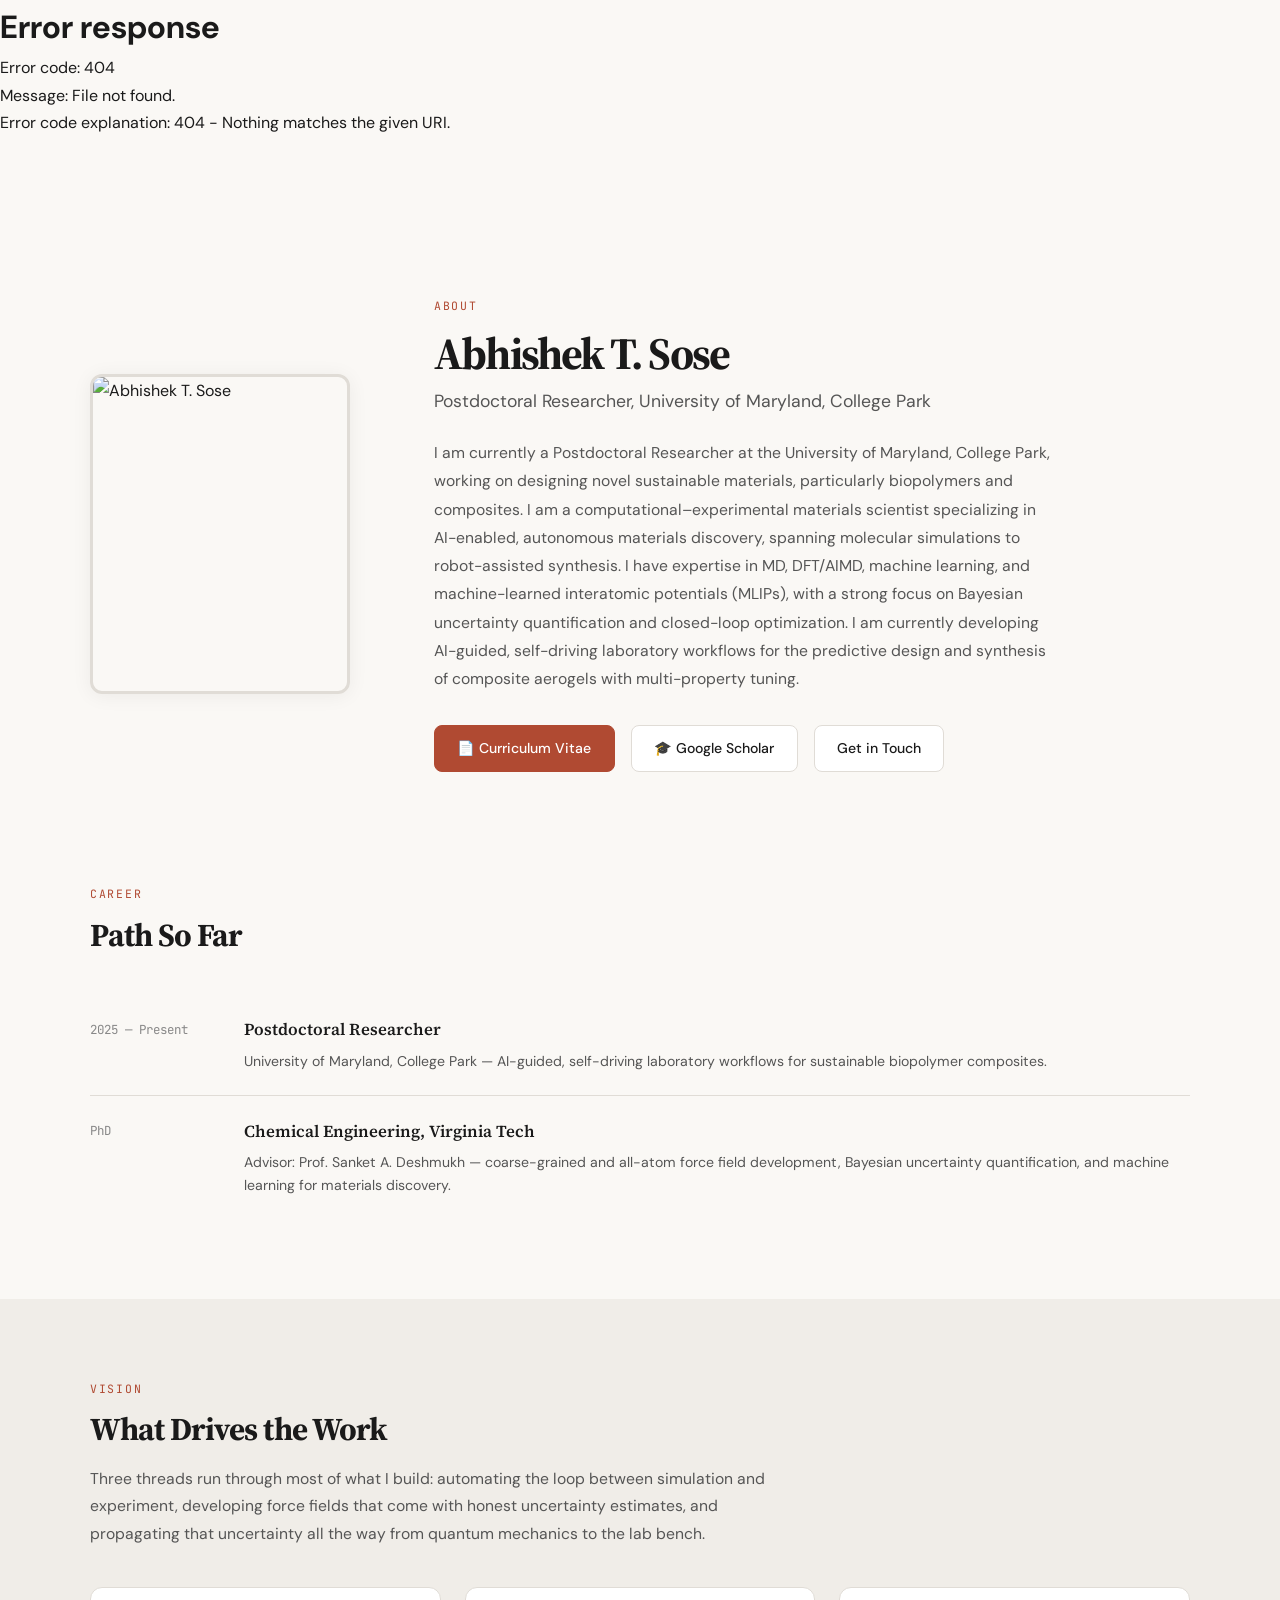
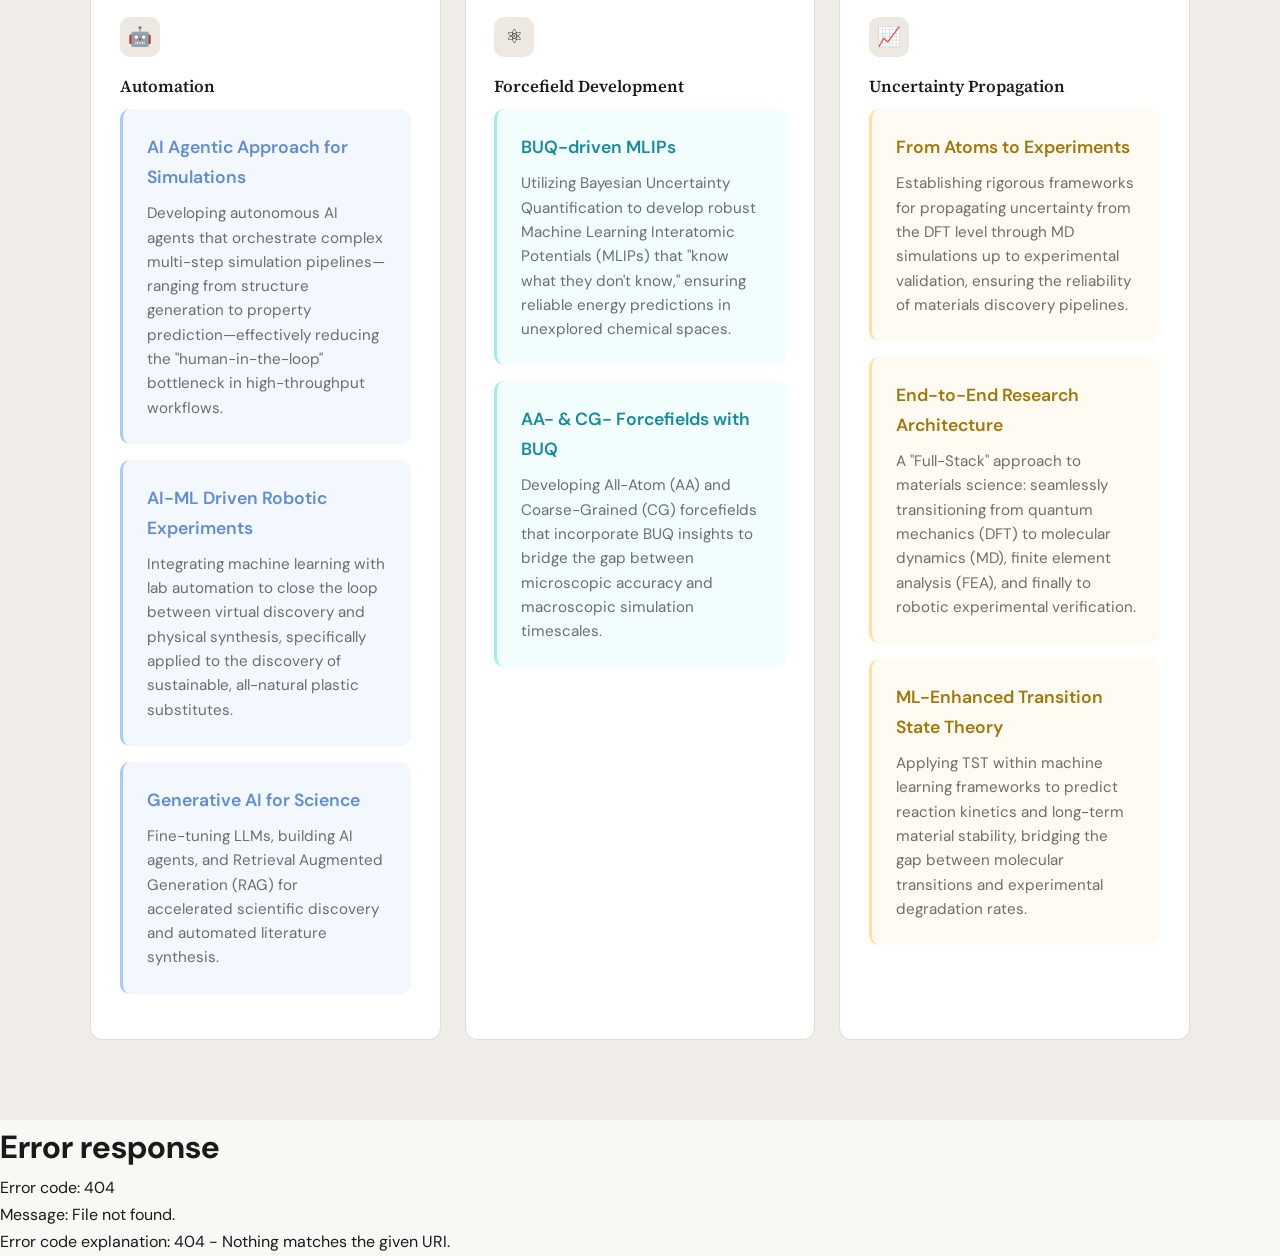
==== about.html @ 1c3225aa "Split single-page site into multi-page structure with shared nav/CSS" ====
<!DOCTYPE html>
<html lang="en" data-theme="light">
<head>
<meta charset="UTF-8">
<meta name="viewport" content="width=device-width, initial-scale=1.0">
<title>About — Abhishek T. Sose</title>
<link rel="preconnect" href="https://fonts.googleapis.com">
<link href="https://fonts.googleapis.com/css2?family=Source+Serif+4:ital,opsz,wght@0,8..60,300;0,8..60,400;0,8..60,600;0,8..60,700;1,8..60,400&family=DM+Sans:ital,opsz,wght@0,9..40,300;0,9..40,400;0,9..40,500;0,9..40,600;1,9..40,400&family=JetBrains+Mono:wght@400&display=swap" rel="stylesheet">
<link rel="stylesheet" href="style.css">
</head>
<body data-page="about">

<div id="site-nav"></div>

<section class="hero" style="padding-bottom:2rem">
  <div class="container">
    <div class="hero-grid fade-up">
      <img src="assets/profile.jpg" alt="Abhishek T. Sose" class="hero-photo">
      <div class="hero-content">
        <p class="section-label">About</p>
        <h1>Abhishek T. Sose</h1>
        <p class="hero-subtitle">Postdoctoral Researcher, University of Maryland, College Park</p>
        <p class="hero-bio">I am currently a Postdoctoral Researcher at the University of Maryland, College Park, working on designing novel sustainable materials, particularly biopolymers and composites. I am a computational–experimental materials scientist specializing in AI-enabled, autonomous materials discovery, spanning molecular simulations to robot-assisted synthesis. I have expertise in MD, DFT/AIMD, machine learning, and machine-learned interatomic potentials (MLIPs), with a strong focus on Bayesian uncertainty quantification and closed-loop optimization. I am currently developing AI-guided, self-driving laboratory workflows for the predictive design and synthesis of composite aerogels with multi-property tuning.</p>
        <div class="hero-links">
          <a href="assets/Abhishek-Tejrao-Sose_CV.pdf" class="btn btn-primary">📄 Curriculum Vitae</a>
          <a href="https://scholar.google.ca/citations?user=PnaArzMAAAAJ&hl=en" class="btn" target="_blank">🎓 Google Scholar</a>
          <a href="contact.html" class="btn">Get in Touch</a>
        </div>
      </div>
    </div>
  </div>
</section>

<section>
  <div class="container">
    <p class="section-label fade-up">Career</p>
    <h2 class="section-title fade-up">Path So Far</h2>
    <div class="timeline">
      <div class="timeline-item fade-up">
        <span class="timeline-date">2025 — Present</span>
        <div>
          <h3>Postdoctoral Researcher</h3>
          <p>University of Maryland, College Park — AI-guided, self-driving laboratory workflows for sustainable biopolymer composites.</p>
        </div>
      </div>
      <div class="timeline-item fade-up">
        <span class="timeline-date">PhD</span>
        <div>
          <h3>Chemical Engineering, Virginia Tech</h3>
          <p>Advisor: Prof. Sanket A. Deshmukh — coarse-grained and all-atom force field development, Bayesian uncertainty quantification, and machine learning for materials discovery.</p>
        </div>
      </div>
    </div>
  </div>
</section>

<section id="research-interests" style="background:var(--bg-accent);transition:background var(--transition)">
  <div class="container">
    <p class="section-label fade-up">Vision</p>
    <h2 class="section-title fade-up">What Drives the Work</h2>
    <p class="section-intro fade-up">Three threads run through most of what I build: automating the loop between simulation and experiment, developing force fields that come with honest uncertainty estimates, and propagating that uncertainty all the way from quantum mechanics to the lab bench.</p>

    <div class="interests-grid">
      <div class="interest-card wide fade-up">
        <div class="ic-icon">🤖</div>
        <h3>Automation</h3>
        <div class="sub-interest automation-box">
          <h4>AI Agentic Approach for Simulations</h4>
          <p>Developing autonomous AI agents that orchestrate complex multi-step simulation pipelines—ranging from structure generation to property prediction—effectively reducing the "human-in-the-loop" bottleneck in high-throughput workflows.</p>
        </div>
        <div class="sub-interest automation-box">
          <h4>AI-ML Driven Robotic Experiments</h4>
          <p>Integrating machine learning with lab automation to close the loop between virtual discovery and physical synthesis, specifically applied to the discovery of sustainable, all-natural plastic substitutes.</p>
        </div>
        <div class="sub-interest automation-box">
          <h4>Generative AI for Science</h4>
          <p>Fine-tuning LLMs, building AI agents, and Retrieval Augmented Generation (RAG) for accelerated scientific discovery and automated literature synthesis.</p>
        </div>
      </div>

      <div class="interest-card wide fade-up">
        <div class="ic-icon">⚛️</div>
        <h3>Forcefield Development</h3>
        <div class="sub-interest forcefields-box">
          <h4>BUQ-driven MLIPs</h4>
          <p>Utilizing Bayesian Uncertainty Quantification to develop robust Machine Learning Interatomic Potentials (MLIPs) that "know what they don't know," ensuring reliable energy predictions in unexplored chemical spaces.</p>
        </div>
        <div class="sub-interest forcefields-box">
          <h4>AA- & CG- Forcefields with BUQ</h4>
          <p>Developing All-Atom (AA) and Coarse-Grained (CG) forcefields that incorporate BUQ insights to bridge the gap between microscopic accuracy and macroscopic simulation timescales.</p>
        </div>
      </div>

      <div class="interest-card wide fade-up">
        <div class="ic-icon">📈</div>
        <h3>Uncertainty Propagation</h3>
        <div class="sub-interest uncertainty-box">
          <h4>From Atoms to Experiments</h4>
          <p>Establishing rigorous frameworks for propagating uncertainty from the DFT level through MD simulations up to experimental validation, ensuring the reliability of materials discovery pipelines.</p>
        </div>
        <div class="sub-interest uncertainty-box">
          <h4>End-to-End Research Architecture</h4>
          <p>A "Full-Stack" approach to materials science: seamlessly transitioning from quantum mechanics (DFT) to molecular dynamics (MD), finite element analysis (FEA), and finally to robotic experimental verification.</p>
        </div>
        <div class="sub-interest uncertainty-box">
          <h4>ML-Enhanced Transition State Theory</h4>
          <p>Applying TST within machine learning frameworks to predict reaction kinetics and long-term material stability, bridging the gap between molecular transitions and experimental degradation rates.</p>
        </div>
      </div>
    </div>
  </div>
</section>

<div id="site-footer"></div>

<script src="common.js"></script>
</body>
</html>
---- style.css ----
/* ============================================================
   style.css — shared design system for abhishek-t-sose.github.io
   Extracted from the original single-page site so every page
   (about/research/tools/publications/blog/cv/contact) stays
   visually consistent without duplicating hundreds of lines.
   ============================================================ */

:root {
  --font-display: 'Source Serif 4', Georgia, serif;
  --font-body: 'DM Sans', system-ui, sans-serif;
  --font-mono: 'JetBrains Mono', monospace;
  --transition: 0.35s cubic-bezier(0.4,0,0.2,1);
}
[data-theme="light"] {
  --bg-primary: #FAF8F5; --bg-secondary: #FFFFFF; --bg-accent: #F0EDE8;
  --text-primary: #1A1A1A; --text-secondary: #555; --text-tertiary: #888;
  --accent: #B04A32; --accent-hover: #8C3926; --border: #E0DCD6;
  --shadow: 0 2px 20px rgba(0,0,0,0.06); --shadow-hover: 0 8px 30px rgba(0,0,0,0.10);
  --tag-bg: #EDE8E1; --tag-text: #6B5E4F;
  --nav-bg: rgba(250,248,245,0.92); --toggle-bg: #E0DCD6; --toggle-knob: #FFF;
}
[data-theme="dark"] {
  --bg-primary: #121212; --bg-secondary: #1C1C1C; --bg-accent: #242424;
  --text-primary: #E8E4DF; --text-secondary: #A8A8A8; --text-tertiary: #6E6E6E;
  --accent: #E07A5F; --accent-hover: #F09C84; --border: #2E2E2E;
  --shadow: 0 2px 20px rgba(0,0,0,0.3); --shadow-hover: 0 8px 30px rgba(0,0,0,0.4);
  --tag-bg: #2A2520; --tag-text: #C4B49A;
  --nav-bg: rgba(18,18,18,0.92); --toggle-bg: #333; --toggle-knob: #E8E4DF;
}
*,*::before,*::after{margin:0;padding:0;box-sizing:border-box}
html{scroll-behavior:smooth;scroll-padding-top:80px}
body{font-family:var(--font-body);background:var(--bg-primary);color:var(--text-primary);transition:background var(--transition),color var(--transition);line-height:1.7;-webkit-font-smoothing:antialiased}
a{color:var(--accent);text-decoration:none;transition:color var(--transition)}
a:hover{color:var(--accent-hover)}

/* ---------- nav ---------- */
nav{position:fixed;top:0;left:0;right:0;z-index:100;background:var(--nav-bg);backdrop-filter:blur(16px);-webkit-backdrop-filter:blur(16px);border-bottom:1px solid var(--border);transition:background var(--transition),border-color var(--transition)}
.nav-inner{max-width:1100px;margin:0 auto;display:flex;align-items:center;justify-content:space-between;padding:0 2rem;height:64px}
.nav-brand{font-family:var(--font-display);font-weight:700;font-size:1.15rem;color:var(--text-primary);letter-spacing:-0.02em}
.nav-links{display:flex;gap:1.3rem;align-items:center}
.nav-links a{font-size:.86rem;font-weight:500;color:var(--text-secondary);letter-spacing:.01em;position:relative}
.nav-links a::after{content:'';position:absolute;bottom:-4px;left:0;width:0;height:2px;background:var(--accent);transition:width var(--transition)}
.nav-links a:hover{color:var(--text-primary)}
.nav-links a:hover::after{width:100%}
.nav-links a.current{color:var(--text-primary)}
.nav-links a.current::after{width:100%}

.theme-toggle{width:52px;height:28px;background:var(--toggle-bg);border-radius:14px;border:none;cursor:pointer;position:relative;transition:background var(--transition);flex-shrink:0}
.theme-toggle::after{content:'';position:absolute;top:3px;left:3px;width:22px;height:22px;border-radius:50%;background:var(--toggle-knob);transition:transform var(--transition);box-shadow:0 1px 4px rgba(0,0,0,.15)}
[data-theme="dark"] .theme-toggle::after{transform:translateX(24px)}
.theme-toggle .icon-sun,.theme-toggle .icon-moon{position:absolute;top:50%;transform:translateY(-50%);font-size:.75rem;line-height:1}
.theme-toggle .icon-sun{left:7px}
.theme-toggle .icon-moon{right:7px}

.nav-hamburger{display:none;background:none;border:none;cursor:pointer;width:28px;height:28px;position:relative}
.nav-hamburger span{display:block;width:20px;height:2px;background:var(--text-primary);position:absolute;left:4px;transition:var(--transition)}
.nav-hamburger span:nth-child(1){top:8px}
.nav-hamburger span:nth-child(2){top:14px}
.nav-hamburger span:nth-child(3){top:20px}
@media(max-width:768px){
  .nav-hamburger{display:block}
  .nav-links{position:fixed;top:64px;left:0;right:0;background:var(--nav-bg);backdrop-filter:blur(16px);flex-direction:column;padding:1.5rem;border-bottom:1px solid var(--border);transform:translateY(-120%);transition:transform var(--transition);gap:1rem;align-items:flex-start}
  .nav-links.open{transform:translateY(0)}
}

/* ---------- layout ---------- */
section{padding:5rem 2rem}
.container{max-width:1100px;margin:0 auto}
.section-label{font-family:var(--font-mono);font-size:.72rem;font-weight:400;text-transform:uppercase;letter-spacing:.15em;color:var(--accent);margin-bottom:.75rem}
.section-title{font-family:var(--font-display);font-size:2rem;font-weight:700;letter-spacing:-0.03em;margin-bottom:2.5rem;line-height:1.2}
.section-intro{color:var(--text-secondary);max-width:680px;font-size:.98rem;line-height:1.75;margin-bottom:2.5rem;margin-top:-1.5rem}

/* ---------- hero ---------- */
.hero{padding-top:10rem;padding-bottom:5rem}
.hero-grid{display:grid;grid-template-columns:280px 1fr;gap:4rem;align-items:center}
.hero-photo{width:260px;height:320px;border-radius:12px;object-fit:cover;object-position:top;box-shadow:var(--shadow);border:3px solid var(--border);transition:border-color var(--transition),box-shadow var(--transition)}
.hero-content h1{font-family:var(--font-display);font-size:2.8rem;font-weight:700;letter-spacing:-0.04em;line-height:1.15;margin-bottom:.5rem}
.hero-subtitle{font-size:1.1rem;color:var(--text-secondary);margin-bottom:1.5rem;line-height:1.6}
.hero-bio{font-size:.98rem;color:var(--text-secondary);line-height:1.8;max-width:620px;margin-bottom:2rem}
.hero-links{display:flex;gap:1rem;flex-wrap:wrap}
.btn{display:inline-flex;align-items:center;gap:.5rem;padding:.65rem 1.4rem;font-family:var(--font-body);font-size:.88rem;font-weight:500;border-radius:8px;transition:all var(--transition);border:1px solid var(--border);color:var(--text-primary);background:var(--bg-secondary);cursor:pointer}
.btn:hover{box-shadow:var(--shadow-hover);color:var(--text-primary);border-color:var(--accent)}
.btn-primary{background:var(--accent);color:#fff;border-color:var(--accent)}
.btn-primary:hover{background:var(--accent-hover);color:#fff;border-color:var(--accent-hover)}
@media(max-width:768px){
  .hero-grid{grid-template-columns:1fr;text-align:center;justify-items:center;gap:2rem}
  .hero-content h1{font-size:2rem}
  .hero-links{justify-content:center}
}

/* ---------- landing quick-links (index.html) ---------- */
.quicklink-grid{display:grid;grid-template-columns:repeat(auto-fill,minmax(220px,1fr));gap:1.25rem}
.quicklink-card{background:var(--bg-secondary);border:1px solid var(--border);border-radius:12px;padding:1.6rem;transition:all var(--transition);display:block}
.quicklink-card:hover{box-shadow:var(--shadow-hover);transform:translateY(-2px);color:var(--text-primary)}
.quicklink-card .ql-icon{font-size:1.4rem;margin-bottom:.75rem}
.quicklink-card h3{font-family:var(--font-display);font-size:1.05rem;font-weight:600;margin-bottom:.4rem;color:var(--text-primary)}
.quicklink-card p{font-size:.85rem;color:var(--text-secondary);line-height:1.6}

/* ---------- interest / vision cards ---------- */
.interests-grid{display:grid;grid-template-columns:repeat(auto-fill,minmax(260px,1fr));gap:1.5rem}
.interest-card{background:var(--bg-secondary);border:1px solid var(--border);border-radius:12px;padding:1.8rem;transition:all var(--transition)}
.interest-card:hover{box-shadow:var(--shadow-hover);transform:translateY(-2px)}
.interest-card .ic-icon{width:40px;height:40px;background:var(--tag-bg);border-radius:10px;display:flex;align-items:center;justify-content:center;margin-bottom:1rem;font-size:1.2rem}
.interest-card h3{font-family:var(--font-display);font-size:1.05rem;font-weight:600;margin-bottom:.5rem}
.interest-card p{font-size:.88rem;color:var(--text-secondary);line-height:1.65}

.sub-interest{padding:1.5rem;border-radius:10px;margin-bottom:1rem;border-left:3px solid transparent}
.sub-interest h4{margin-top:0;margin-bottom:.5rem;font-size:1.1rem;font-weight:600}
.sub-interest p{margin:0;font-size:.95rem;line-height:1.6;opacity:.85}
.automation-box{background-color:rgba(59,130,246,.06);border-left-color:rgba(59,130,246,.4)}
.automation-box h4{color:rgb(96,140,214)}
[data-theme="dark"] .automation-box h4{color:rgb(147,197,253)}
.forcefields-box{background-color:rgba(34,211,238,.06);border-left-color:rgba(34,211,238,.4)}
.forcefields-box h4{color:rgb(20,140,155)}
[data-theme="dark"] .forcefields-box h4{color:rgb(103,232,249)}
.uncertainty-box{background-color:rgba(251,191,36,.06);border-left-color:rgba(251,191,36,.4)}
.uncertainty-box h4{color:rgb(160,120,10)}
[data-theme="dark"] .uncertainty-box h4{color:rgb(253,230,138)}

/* ---------- research project cards (harikrishnasahu.com-style) ---------- */
.project-card{background:var(--bg-secondary);border:1px solid var(--border);border-radius:14px;padding:2rem;margin-bottom:1.5rem;transition:all var(--transition)}
.project-card:hover{box-shadow:var(--shadow-hover)}
.project-tags{display:flex;gap:.5rem;flex-wrap:wrap;margin-bottom:1rem}
.project-tag{font-family:var(--font-mono);font-size:.68rem;background:var(--tag-bg);color:var(--tag-text);padding:.25rem .65rem;border-radius:5px;text-transform:uppercase;letter-spacing:.05em}
.project-card h3{font-family:var(--font-display);font-size:1.3rem;font-weight:700;margin-bottom:.6rem}
.project-card p.project-desc{font-size:.92rem;color:var(--text-secondary);line-height:1.7;margin-bottom:1rem}
.project-links{display:flex;gap:1rem;flex-wrap:wrap;margin-bottom:1rem}
.project-links a{font-size:.85rem;font-weight:600}
.project-bullets{list-style:none;display:flex;flex-direction:column;gap:.5rem}
.project-bullets li{font-size:.88rem;color:var(--text-secondary);line-height:1.6;padding-left:1.1rem;position:relative}
.project-bullets li::before{content:'—';position:absolute;left:0;color:var(--accent)}

/* ---------- publications ---------- */
.pub-list{display:flex;flex-direction:column}
.pub-item{display:grid;grid-template-columns:48px 1fr;gap:1.2rem;padding:1.5rem 0;border-bottom:1px solid var(--border);align-items:start}
.pub-year{font-family:var(--font-mono);font-size:.78rem;color:var(--text-tertiary);padding-top:.35rem;text-align:right}
.pub-info h3{font-family:var(--font-display);font-size:1rem;font-weight:600;line-height:1.45;margin-bottom:.35rem}
.pub-authors{font-size:.85rem;color:var(--text-secondary);margin-bottom:.3rem}
.pub-authors .me{font-weight:600;color:var(--accent)}
.pub-venue{font-size:.82rem;color:var(--text-tertiary);font-style:italic}
.pub-tag{display:inline-block;font-family:var(--font-mono);font-size:.68rem;background:var(--tag-bg);color:var(--tag-text);padding:.15rem .55rem;border-radius:4px;margin-left:.5rem;font-style:normal;vertical-align:middle}

/* ---------- about / timeline / cv ---------- */
.timeline{display:flex;flex-direction:column;gap:0}
.timeline-item{display:grid;grid-template-columns:130px 1fr;gap:1.5rem;padding:1.4rem 0;border-bottom:1px solid var(--border)}
.timeline-item:last-child{border-bottom:none}
.timeline-date{font-family:var(--font-mono);font-size:.78rem;color:var(--text-tertiary);padding-top:.15rem}
.timeline-item h3{font-family:var(--font-display);font-size:1.05rem;font-weight:600;margin-bottom:.3rem}
.timeline-item p{font-size:.88rem;color:var(--text-secondary);line-height:1.6}

.cv-panel{display:flex;flex-direction:column;align-items:center;gap:1.5rem;background:var(--bg-secondary);border:1px solid var(--border);border-radius:14px;padding:2.5rem;text-align:center}
.cv-panel p{color:var(--text-secondary);font-size:.92rem;max-width:480px}
.cv-embed{width:100%;max-width:820px;height:75vh;border:1px solid var(--border);border-radius:10px;margin-top:1rem}

/* ---------- blog ---------- */
.talks-note{font-size:.95rem;color:var(--text-secondary);line-height:1.7;max-width:600px}
.blog-empty{background:var(--bg-secondary);border:2px dashed var(--border);border-radius:12px;padding:3.5rem 2rem;text-align:center}
.blog-empty h3{font-family:var(--font-display);font-size:1.2rem;margin-bottom:.5rem}
.blog-empty p{color:var(--text-tertiary);font-size:.92rem}

/* ---------- contact ---------- */
.contact-grid{display:flex;flex-wrap:wrap;gap:1rem}
.contact-item{display:flex;align-items:center;gap:.6rem;background:var(--bg-secondary);border:1px solid var(--border);border-radius:10px;padding:.8rem 1.4rem;font-size:.9rem;transition:all var(--transition);color:var(--text-primary)}
.contact-item:hover{box-shadow:var(--shadow);border-color:var(--accent);color:var(--text-primary)}
.contact-item .ci-icon{font-size:1.1rem}

/* ---------- footer ---------- */
footer{padding:2.5rem 2rem;border-top:1px solid var(--border);text-align:center;font-size:.82rem;color:var(--text-tertiary)}

/* ---------- animation ---------- */
.fade-up{opacity:0;transform:translateY(28px);transition:opacity .7s ease,transform .7s ease}
.fade-up.visible{opacity:1;transform:translateY(0)}
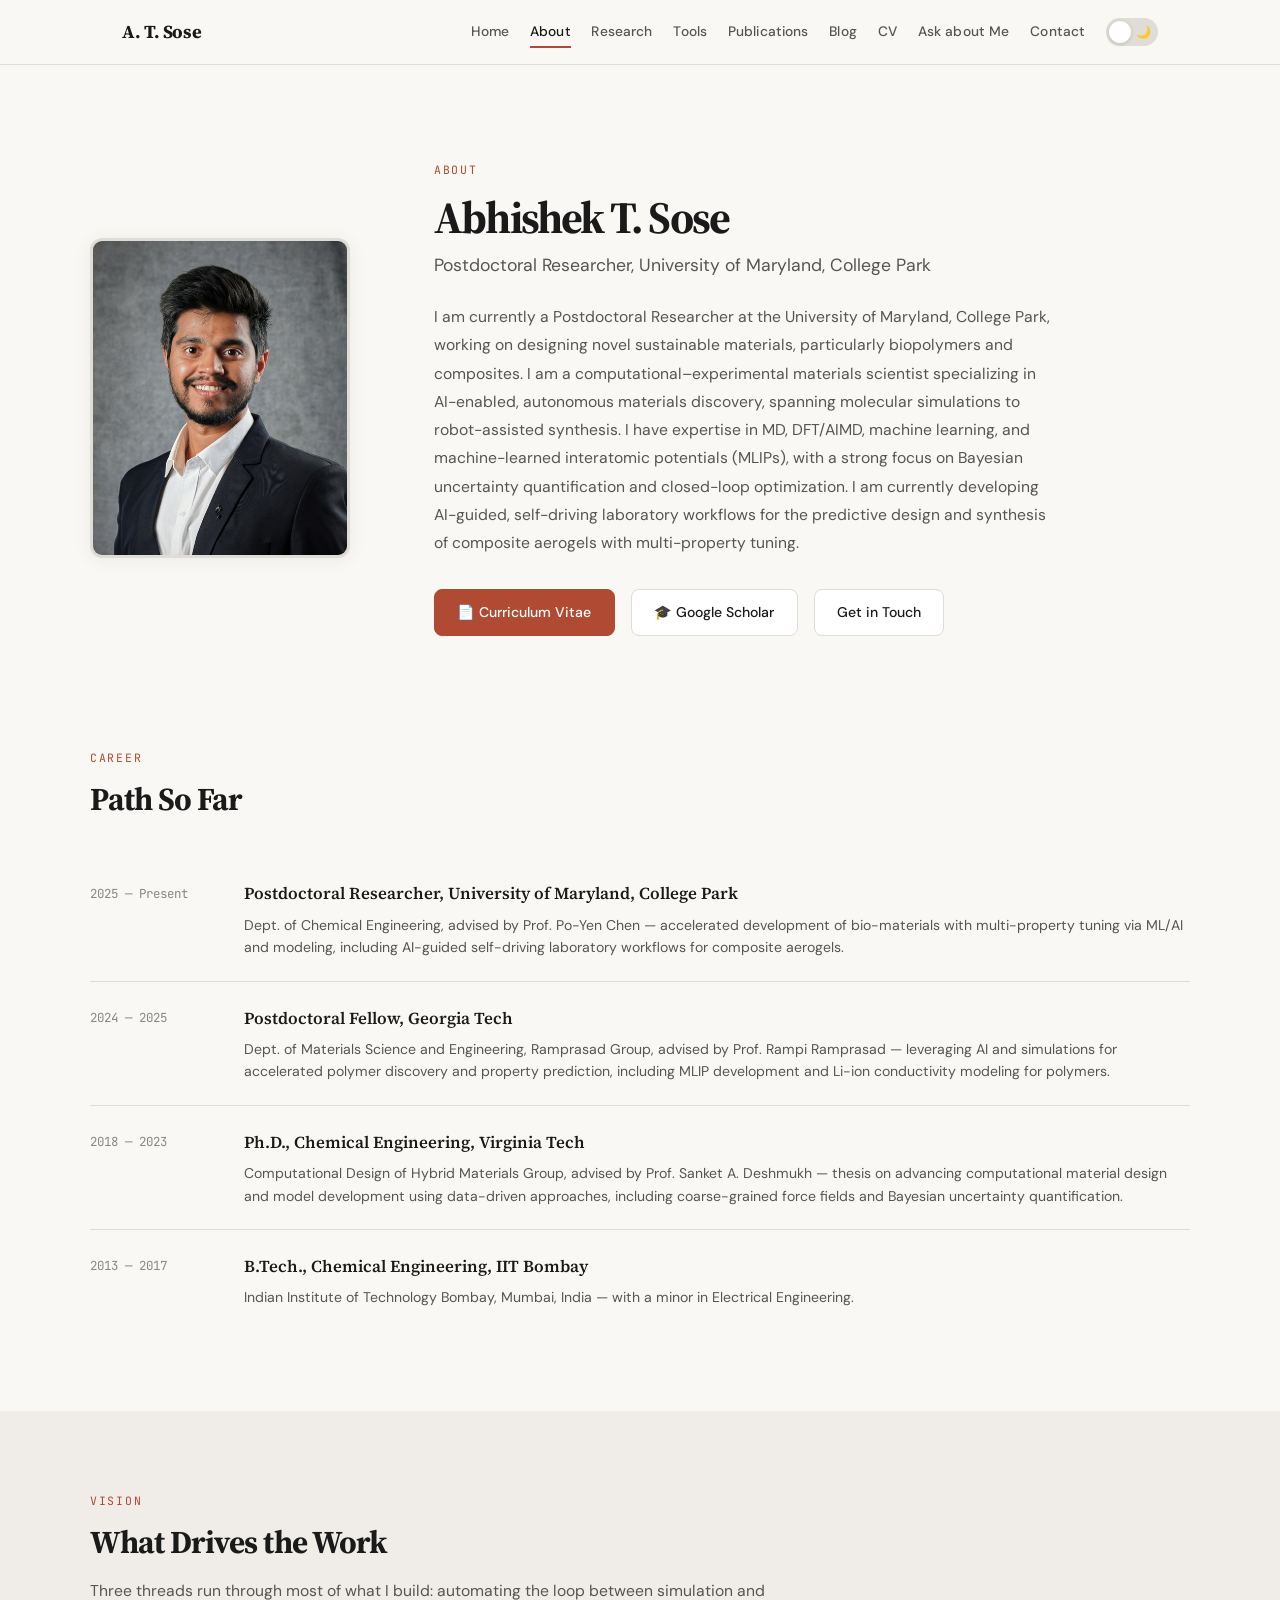
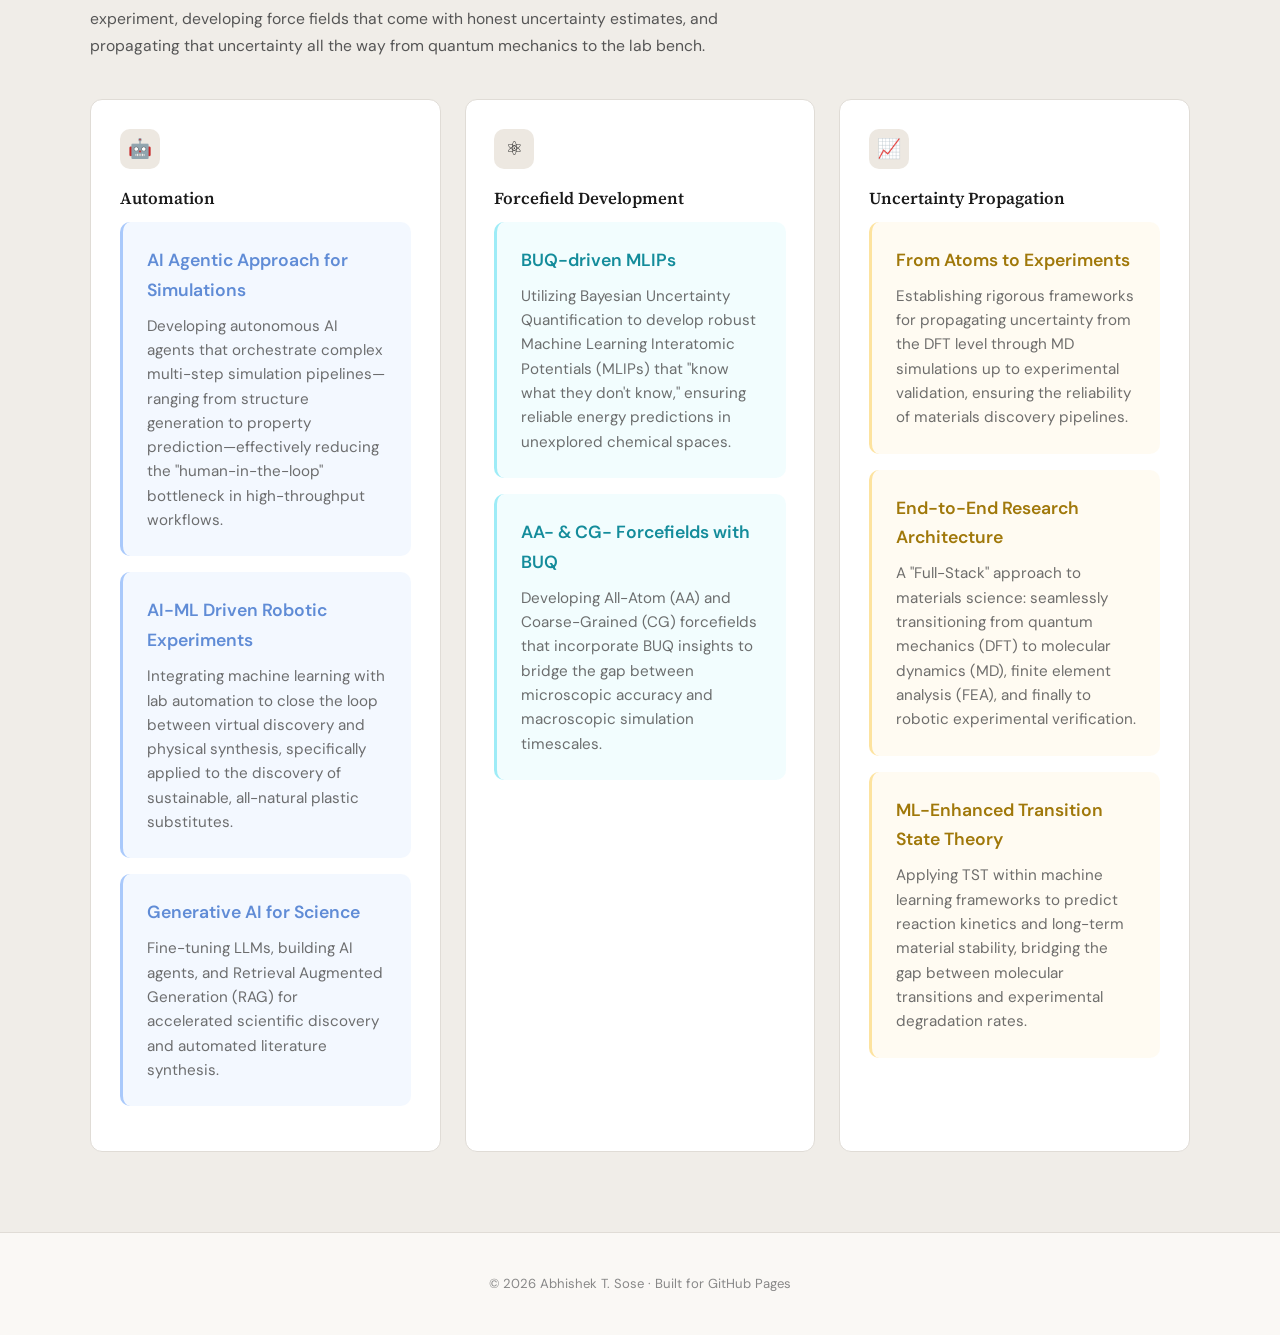
==== commit 72ce9cf4: "Fix partials/ and assets/ folder structure" ====
--- a/about.html
+++ b/about.html
@@ -39,15 +39,29 @@
       <div class="timeline-item fade-up">
         <span class="timeline-date">2025 — Present</span>
         <div>
-          <h3>Postdoctoral Researcher</h3>
-          <p>University of Maryland, College Park — AI-guided, self-driving laboratory workflows for sustainable biopolymer composites.</p>
+          <h3>Postdoctoral Researcher, University of Maryland, College Park</h3>
+          <p>Dept. of Chemical Engineering, advised by Prof. Po-Yen Chen — accelerated development of bio-materials with multi-property tuning via ML/AI and modeling, including AI-guided self-driving laboratory workflows for composite aerogels.</p>
         </div>
       </div>
       <div class="timeline-item fade-up">
-        <span class="timeline-date">PhD</span>
+        <span class="timeline-date">2024 — 2025</span>
         <div>
-          <h3>Chemical Engineering, Virginia Tech</h3>
-          <p>Advisor: Prof. Sanket A. Deshmukh — coarse-grained and all-atom force field development, Bayesian uncertainty quantification, and machine learning for materials discovery.</p>
+          <h3>Postdoctoral Fellow, Georgia Tech</h3>
+          <p>Dept. of Materials Science and Engineering, Ramprasad Group, advised by Prof. Rampi Ramprasad — leveraging AI and simulations for accelerated polymer discovery and property prediction, including MLIP development and Li-ion conductivity modeling for polymers.</p>
+        </div>
+      </div>
+      <div class="timeline-item fade-up">
+        <span class="timeline-date">2018 — 2023</span>
+        <div>
+          <h3>Ph.D., Chemical Engineering, Virginia Tech</h3>
+          <p>Computational Design of Hybrid Materials Group, advised by Prof. Sanket A. Deshmukh — thesis on advancing computational material design and model development using data-driven approaches, including coarse-grained force fields and Bayesian uncertainty quantification.</p>
+        </div>
+      </div>
+      <div class="timeline-item fade-up">
+        <span class="timeline-date">2013 — 2017</span>
+        <div>
+          <h3>B.Tech., Chemical Engineering, IIT Bombay</h3>
+          <p>Indian Institute of Technology Bombay, Mumbai, India — with a minor in Electrical Engineering.</p>
         </div>
       </div>
     </div>
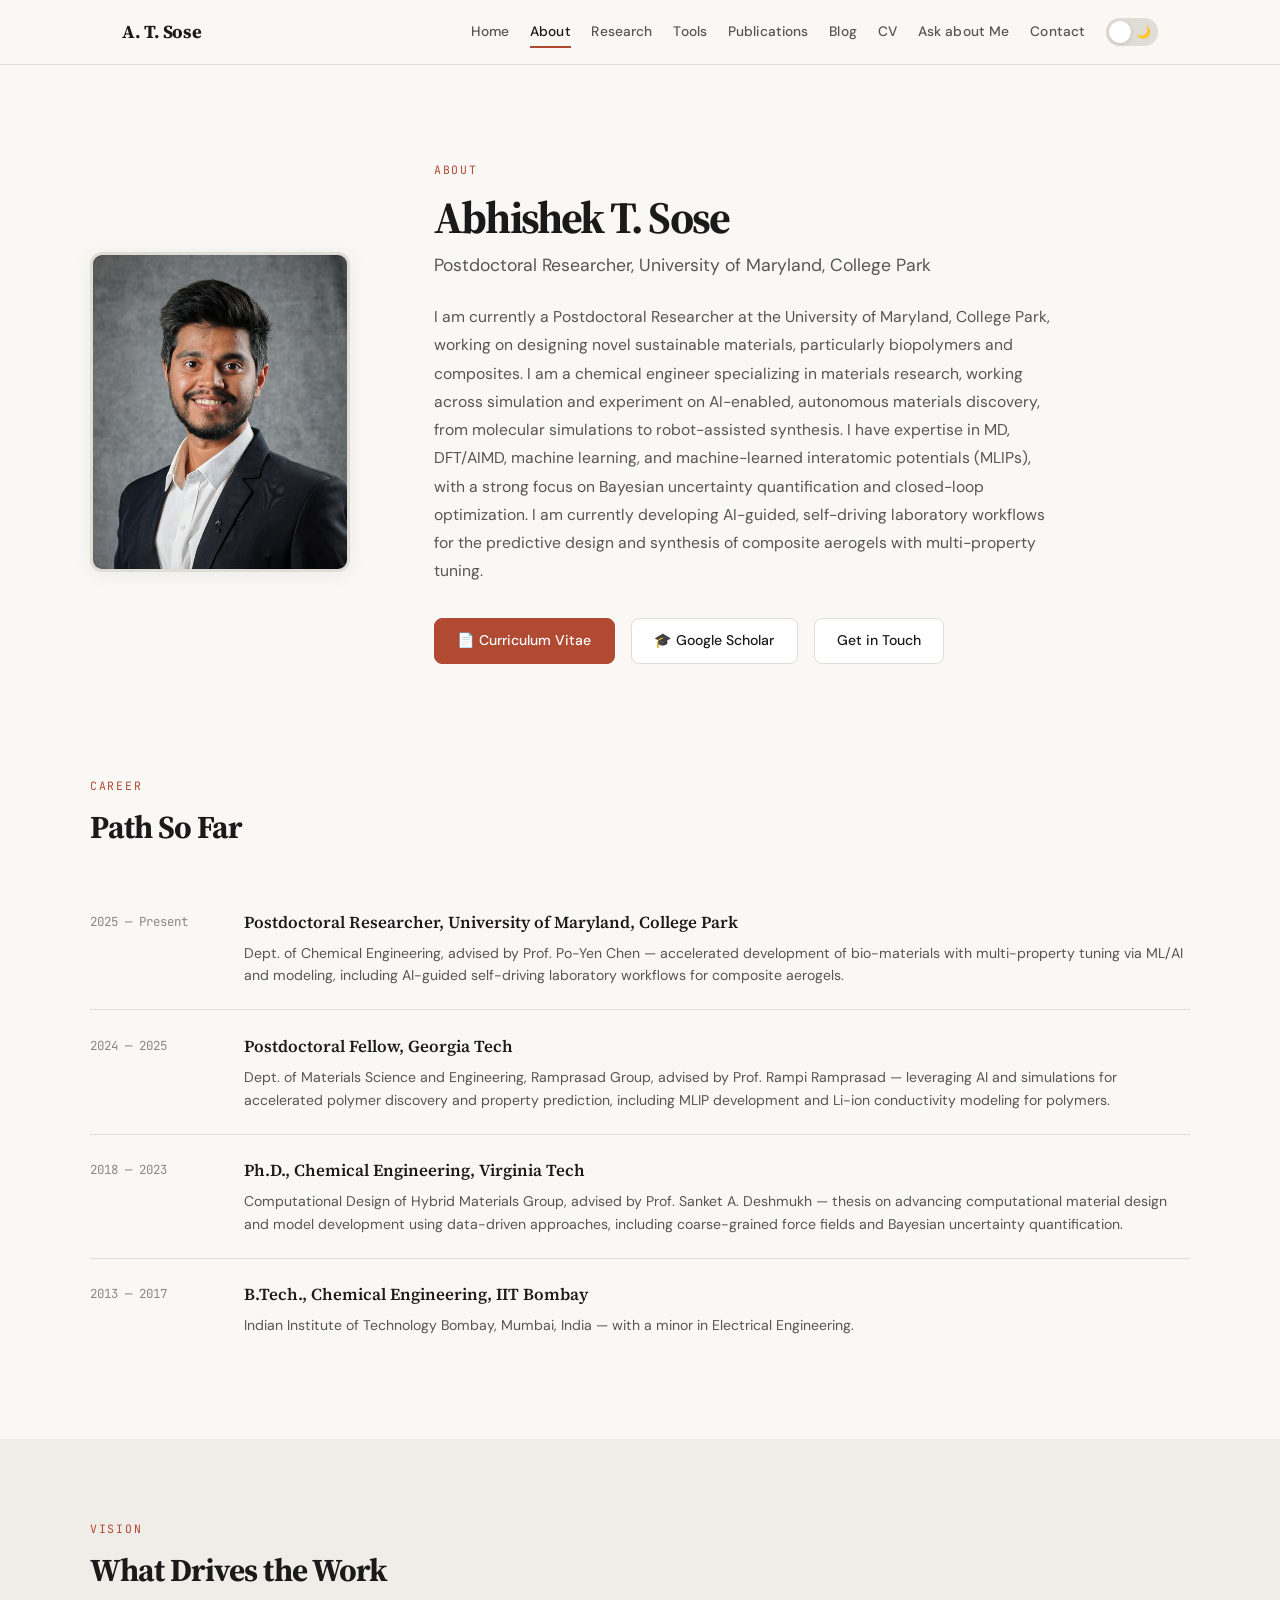
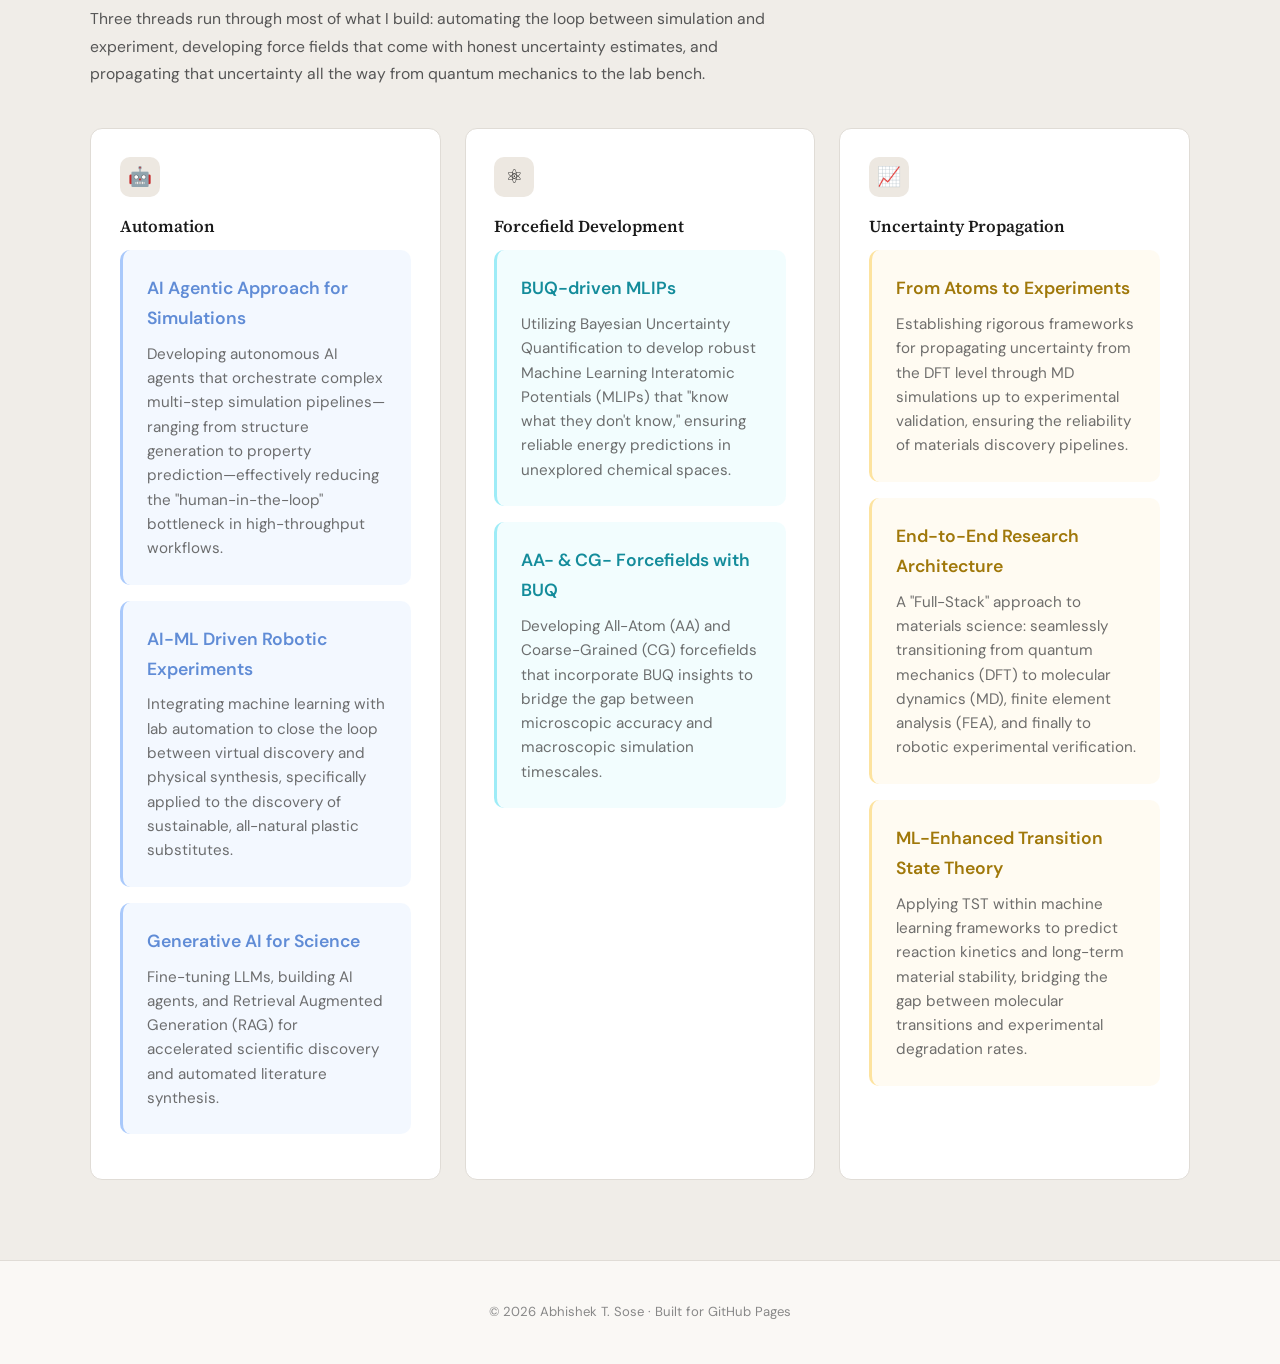
==== commit d89345ea: "Sync publications and chatbot with current CV - Publications: add Nature Reviews Materials (accepted" ====
--- a/about.html
+++ b/about.html
@@ -20,7 +20,7 @@
         <p class="section-label">About</p>
         <h1>Abhishek T. Sose</h1>
         <p class="hero-subtitle">Postdoctoral Researcher, University of Maryland, College Park</p>
-        <p class="hero-bio">I am currently a Postdoctoral Researcher at the University of Maryland, College Park, working on designing novel sustainable materials, particularly biopolymers and composites. I am a computational–experimental materials scientist specializing in AI-enabled, autonomous materials discovery, spanning molecular simulations to robot-assisted synthesis. I have expertise in MD, DFT/AIMD, machine learning, and machine-learned interatomic potentials (MLIPs), with a strong focus on Bayesian uncertainty quantification and closed-loop optimization. I am currently developing AI-guided, self-driving laboratory workflows for the predictive design and synthesis of composite aerogels with multi-property tuning.</p>
+        <p class="hero-bio">I am currently a Postdoctoral Researcher at the University of Maryland, College Park, working on designing novel sustainable materials, particularly biopolymers and composites. I am a chemical engineer specializing in materials research, working across simulation and experiment on AI-enabled, autonomous materials discovery, from molecular simulations to robot-assisted synthesis. I have expertise in MD, DFT/AIMD, machine learning, and machine-learned interatomic potentials (MLIPs), with a strong focus on Bayesian uncertainty quantification and closed-loop optimization. I am currently developing AI-guided, self-driving laboratory workflows for the predictive design and synthesis of composite aerogels with multi-property tuning.</p>
         <div class="hero-links">
           <a href="assets/Abhishek-Tejrao-Sose_CV.pdf" class="btn btn-primary">📄 Curriculum Vitae</a>
           <a href="https://scholar.google.ca/citations?user=PnaArzMAAAAJ&hl=en" class="btn" target="_blank">🎓 Google Scholar</a>
--- a/style.css
+++ b/style.css
@@ -170,3 +170,67 @@
 /* ---------- animation ---------- */
 .fade-up{opacity:0;transform:translateY(28px);transition:opacity .7s ease,transform .7s ease}
 .fade-up.visible{opacity:1;transform:translateY(0)}
+
+/* ---------- three.js scenes (viz/*.js) ---------- */
+.hero{position:relative;overflow:hidden}
+.hero>.container{position:relative;z-index:1}
+.hero-viz{position:absolute;inset:0;z-index:0;pointer-events:none;opacity:.4;-webkit-mask-image:linear-gradient(90deg,transparent 40%,#000 75%);mask-image:linear-gradient(90deg,transparent 40%,#000 75%)}
+[data-theme="dark"] .hero-viz{opacity:.6}
+.hero-viz-caption{position:absolute;right:2rem;bottom:1.4rem;z-index:1;display:flex;gap:.55rem;align-items:center;font-family:var(--font-mono);font-size:.66rem;letter-spacing:.1em;text-transform:uppercase;color:var(--text-tertiary);pointer-events:none}
+.hero-viz-caption span{transition:color .8s ease}
+.hero-viz-caption span.on{color:var(--accent)}
+@media(max-width:768px){
+  .hero-viz,[data-theme="dark"] .hero-viz{opacity:.2;-webkit-mask-image:none;mask-image:none}
+  .hero-viz-caption{right:0;left:0;justify-content:center;font-size:.6rem}
+}
+.project-card.has-viz{display:grid;grid-template-columns:minmax(0,1fr) 300px;gap:2rem;align-items:start}
+.project-viz{margin:0;background:var(--bg-primary);border:1px solid var(--border);border-radius:12px;overflow:hidden;transition:background var(--transition),border-color var(--transition)}
+.pv-canvas{height:260px}
+.pv-caption{display:flex;flex-wrap:wrap;gap:.3rem .55rem;justify-content:center;align-items:center;padding:.55rem .8rem;border-top:1px solid var(--border);font-family:var(--font-mono);font-size:.62rem;letter-spacing:.07em;text-transform:uppercase;color:var(--text-tertiary)}
+.pv-caption [data-k]{transition:color .5s ease}
+.pv-caption [data-k].on{color:var(--accent)}
+.pv-el{display:inline-flex;align-items:center;gap:.3rem;letter-spacing:.02em}
+.pv-el i{width:8px;height:8px;border-radius:50%;display:inline-block}
+.pv-el b{font-weight:400;color:var(--text-secondary)}
+@media(max-width:860px){
+  .project-card.has-viz{grid-template-columns:1fr;gap:1.4rem}
+  .pv-canvas{height:230px}
+}
+
+/* ---------- trajectory viewer (trajectory.html) ---------- */
+.traj-panel{background:var(--bg-secondary);border:1px solid var(--border);border-radius:14px;padding:1.6rem;transition:background var(--transition),border-color var(--transition)}
+.traj-drop{border:1.5px dashed var(--border);border-radius:10px;padding:1.6rem 1rem;text-align:center;cursor:pointer;transition:border-color var(--transition),background var(--transition)}
+.traj-drop:hover,.traj-drop:focus-visible,.traj-drop.drag{border-color:var(--accent);background:var(--bg-accent);outline:none}
+.traj-drop p{color:var(--text-secondary);font-size:.92rem}
+.traj-hint{font-family:var(--font-mono);font-size:.72rem!important;color:var(--text-tertiary)!important;margin-top:.4rem}
+.traj-alt{font-size:.85rem;color:var(--text-secondary);margin:.9rem 0 1.2rem}
+.traj-status{color:var(--text-tertiary);margin-left:.4rem}
+.traj-status.error{color:var(--accent)}
+.traj-stage{position:relative;border:1px solid var(--border);border-radius:10px;overflow:hidden;background:var(--bg-primary)}
+.traj-viz{height:520px;cursor:grab}
+.traj-viz:active{cursor:grabbing}
+.traj-empty{position:absolute;inset:0;display:flex;align-items:center;justify-content:center;color:var(--text-tertiary);font-size:.9rem;pointer-events:none}
+.traj-empty[hidden]{display:none}
+.traj-info{position:absolute;left:1rem;top:.8rem;right:1rem;font-family:var(--font-mono);font-size:.7rem;color:var(--text-tertiary);pointer-events:none}
+.traj-controls{display:flex;align-items:center;gap:1rem;margin-top:1rem;flex-wrap:wrap}
+.traj-controls input[type=range]{accent-color:var(--accent)}
+#trajSlider{flex:1;min-width:160px}
+.traj-play{min-width:84px;justify-content:center}
+.traj-play:disabled,#trajSnap:disabled{opacity:.45;cursor:not-allowed}
+.traj-frame{font-family:var(--font-mono);font-size:.78rem;color:var(--text-secondary);min-width:90px;text-align:right}
+.traj-controls-sub{font-size:.84rem;color:var(--text-secondary);gap:1.4rem}
+.traj-controls-sub label{display:inline-flex;align-items:center;gap:.45rem}
+.traj-controls-sub select{font-family:var(--font-body);font-size:.82rem;padding:.25rem .4rem;border-radius:6px;border:1px solid var(--border);background:var(--bg-primary);color:var(--text-primary)}
+.traj-legend{display:flex;flex-wrap:wrap;gap:.4rem 1.1rem;margin-top:1rem;font-family:var(--font-mono);font-size:.74rem;color:var(--text-secondary)}
+.traj-legend i{display:inline-block;width:9px;height:9px;border-radius:50%;margin-right:.4rem;vertical-align:middle}
+@media(max-width:640px){.traj-viz{height:360px}.traj-panel{padding:1rem}}
+
+/* ---------- homepage announcement (job market / conference) ---------- */
+.hero-news{max-width:620px;margin:-.75rem 0 1.8rem;padding:.9rem 1.1rem;border-left:3px solid var(--accent);background:var(--bg-secondary);border-radius:0 10px 10px 0;box-shadow:var(--shadow);transition:background var(--transition)}
+.hero-news-lead{font-size:.92rem;color:var(--text-primary);margin-bottom:.45rem}
+.hero-news ul{list-style:none;display:flex;flex-direction:column;gap:.55rem}
+.hero-news li{display:flex;flex-direction:column;gap:.1rem}
+.hn-when{font-family:var(--font-mono);font-size:.7rem;letter-spacing:.04em;color:var(--accent)}
+.hn-what{font-size:.82rem;color:var(--text-secondary);line-height:1.5}
+.hn-what em{color:var(--text-tertiary)}
+@media(max-width:768px){.hero-news{text-align:left;margin-left:auto;margin-right:auto}}
